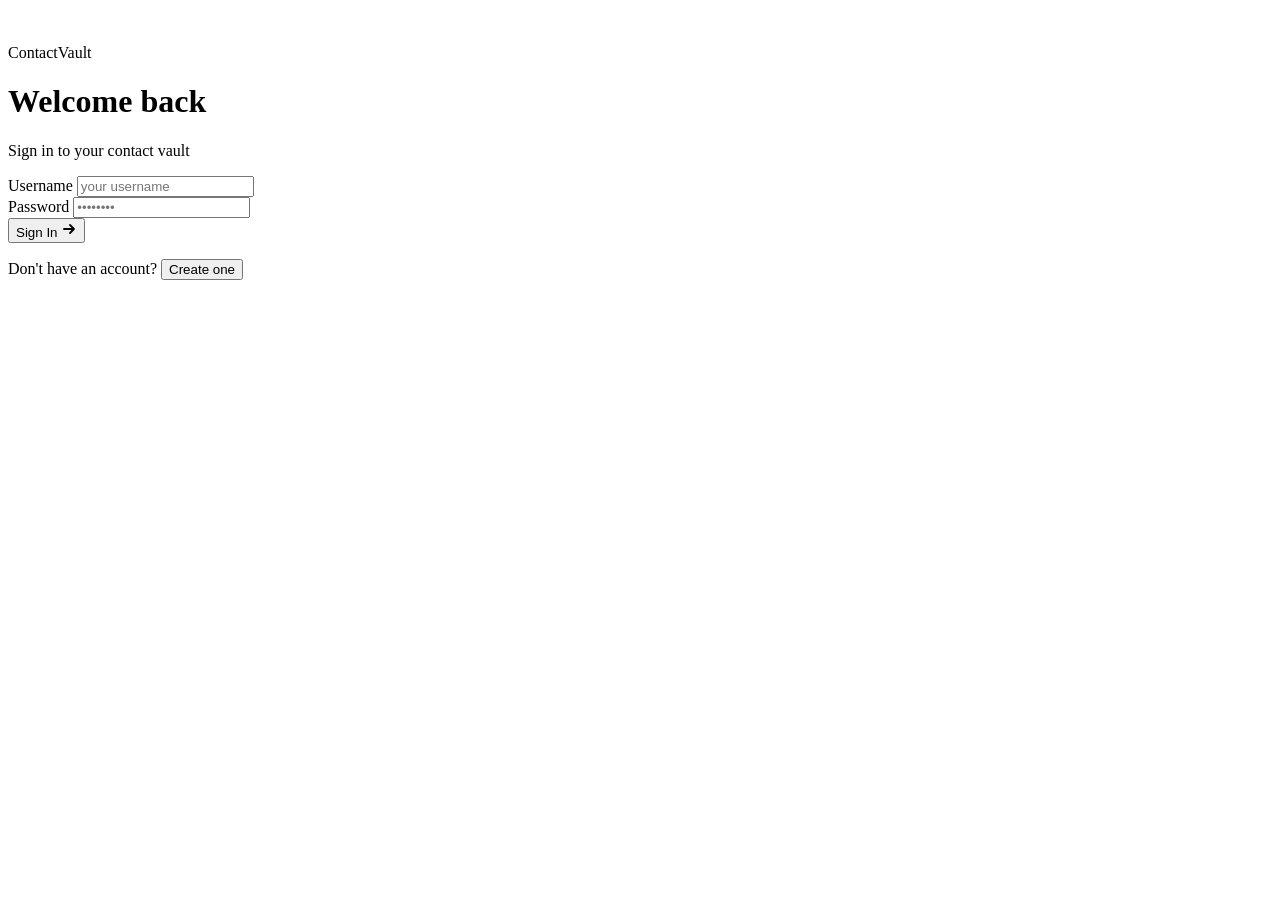
==== html/index.html @ e2e67cbf "Upload new files to appropriate folders, slightly edited contacts.html and updated sqldatabase.txt t" ====
<!DOCTYPE html>
<html lang="en">
<head>
  <meta charset="UTF-8">
  <meta name="viewport" content="width=device-width, initial-scale=1.0">
  <title>ContactVault — Sign In</title>
  <link href="https://fonts.googleapis.com/css2?family=DM+Serif+Display&family=DM+Sans:wght@300;400;500;600&display=swap" rel="stylesheet">
  <script type="text/javascript" src="js/md5.js"></script>
  <script type="text/javascript" src="js/code.js"></script>
  <link href="css/styles.css" rel="stylesheet">
</head>
<body class="auth-page">

  <div class="auth-bg">
    <div class="auth-orb auth-orb--1"></div>
    <div class="auth-orb auth-orb--2"></div>
    <div class="auth-orb auth-orb--3"></div>
  </div>

  <div class="auth-container">

    <div class="auth-brand">
      <div class="auth-logo">
        <svg width="32" height="32" viewBox="0 0 32 32" fill="none">
          <rect width="32" height="32" rx="8" fill="var(--accent)"/>
          <path d="M8 10h16M8 16h10M8 22h13" stroke="white" stroke-width="2.5" stroke-linecap="round"/>
          <circle cx="24" cy="22" r="4" fill="var(--accent)" stroke="white" stroke-width="2"/>
        </svg>
      </div>
      <span class="auth-brand-name">ContactVault</span>
    </div>

    <!-- LOGIN PANEL -->
    <div id="loginDiv" class="auth-card" style="display:block;">
      <div class="auth-card-header">
        <h1 class="auth-title">Welcome back</h1>
        <p class="auth-subtitle">Sign in to your contact vault</p>
      </div>

      <div class="field-group">
        <label class="field-label" for="loginName">Username</label>
        <input type="text" id="loginName" class="field-input" placeholder="your username" autocomplete="username">
      </div>
      <div class="field-group">
        <label class="field-label" for="loginPassword">Password</label>
        <input type="password" id="loginPassword" class="field-input" placeholder="••••••••" autocomplete="current-password">
      </div>

      <button type="button" class="btn btn--primary btn--full" onclick="doLogin()">
        Sign In
        <svg width="16" height="16" viewBox="0 0 16 16" fill="none"><path d="M3 8h10M9 4l4 4-4 4" stroke="currentColor" stroke-width="1.8" stroke-linecap="round" stroke-linejoin="round"/></svg>
      </button>

      <span id="loginResult" class="auth-msg"></span>

      <p class="auth-switch">
        Don't have an account?
        <button type="button" class="auth-link" onclick="showRegister()">Create one</button>
      </p>
    </div>

    <!-- REGISTER PANEL -->
    <div id="registerDiv" class="auth-card" style="display:none;">
      <div class="auth-card-header">
        <h1 class="auth-title">Create account</h1>
        <p class="auth-subtitle">Start managing your contacts</p>
      </div>

      <div class="field-row">
        <div class="field-group">
          <label class="field-label" for="registerFirst">First Name</label>
          <input type="text" id="registerFirst" class="field-input" placeholder="Jane">
        </div>
        <div class="field-group">
          <label class="field-label" for="registerLast">Last Name</label>
          <input type="text" id="registerLast" class="field-input" placeholder="Doe">
        </div>
      </div>
      <div class="field-group">
        <label class="field-label" for="registerLogin">Username</label>
        <input type="text" id="registerLogin" class="field-input" placeholder="janedoe" autocomplete="username">
      </div>
      <div class="field-group">
        <label class="field-label" for="registerPassword">Password</label>
        <input type="password" id="registerPassword" class="field-input" placeholder="••••••••" autocomplete="new-password">
      </div>

      <button type="button" class="btn btn--primary btn--full" onclick="doRegister()">
        Create Account
        <svg width="16" height="16" viewBox="0 0 16 16" fill="none"><path d="M3 8h10M9 4l4 4-4 4" stroke="currentColor" stroke-width="1.8" stroke-linecap="round" stroke-linejoin="round"/></svg>
      </button>

      <span id="registerResult" class="auth-msg"></span>

      <p class="auth-switch">
        Already have an account?
        <button type="button" class="auth-link" onclick="showLogin()">Sign in</button>
      </p>
    </div>

  </div>

  <script>
    function showRegister() {
      document.getElementById('loginDiv').style.display = 'none';
      document.getElementById('registerDiv').style.display = 'block';
    }
    function showLogin() {
      document.getElementById('registerDiv').style.display = 'none';
      document.getElementById('loginDiv').style.display = 'block';
    }
  </script>
</body>
</html>
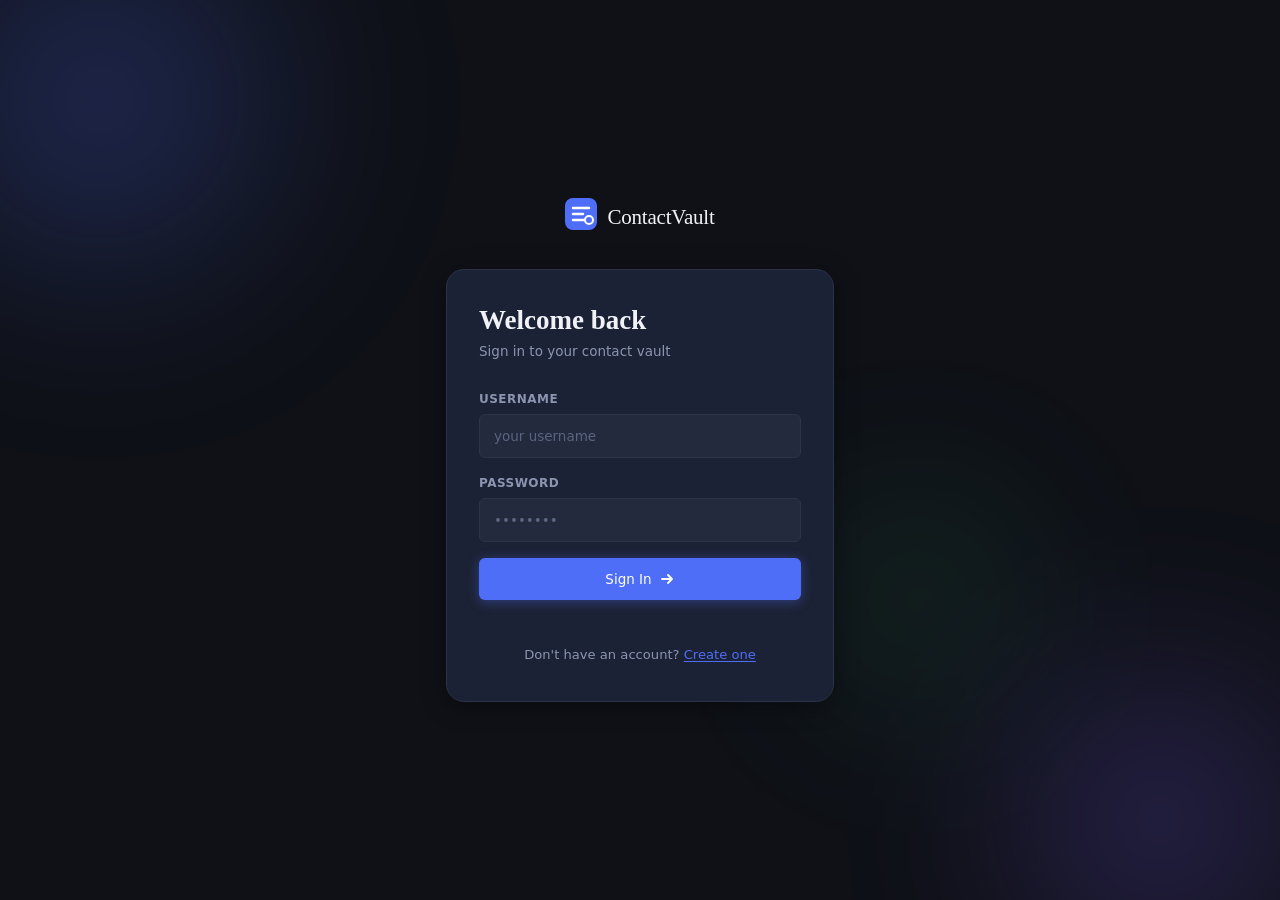
==== commit 1726187d: "Fixed references in index file" ====
--- a/html/index.html
+++ b/html/index.html
@@ -5,9 +5,9 @@
   <meta name="viewport" content="width=device-width, initial-scale=1.0">
   <title>ContactVault — Sign In</title>
   <link href="https://fonts.googleapis.com/css2?family=DM+Serif+Display&family=DM+Sans:wght@300;400;500;600&display=swap" rel="stylesheet">
-  <script type="text/javascript" src="js/md5.js"></script>
-  <script type="text/javascript" src="js/code.js"></script>
-  <link href="css/styles.css" rel="stylesheet">
+  <script type="text/javascript" src="../js/md5.js"></script>
+  <script type="text/javascript" src="../js/code.js"></script>
+  <link href="../css/styles.css" rel="stylesheet">
 </head>
 <body class="auth-page">
 
--- a/css/styles.css
+++ b/css/styles.css
@@ -0,0 +1,494 @@
+
+:root {
+  --bg:          #0f1117;
+  --bg-surface:  #161b27;
+  --bg-card:     #1c2235;
+  --bg-input:    #232a3d;
+  --border:      #2a3347;
+  --border-focus:#4f6ef7;
+  --accent:      #4f6ef7;
+  --accent-hover:#3d5ae5;
+  --accent-soft: rgba(79,110,247,.12);
+  --text-1:      #f0f2f8;
+  --text-2:      #8b95b0;
+  --text-3:      #5a6480;
+  --success:     #34c98a;
+  --error:       #f05c6e;
+  --warn:        #f5a623;
+  --radius-sm:   6px;
+  --radius:      12px;
+  --radius-lg:   18px;
+  --shadow:      0 4px 24px rgba(0,0,0,.4);
+  --shadow-sm:   0 2px 8px rgba(0,0,0,.3);
+  --font-display:"DM Serif Display", serif;
+  --font-body:   "DM Sans", system-ui, sans-serif;
+  --sidebar-w:   240px;
+}
+
+*, *::before, *::after { box-sizing: border-box; margin: 0; padding: 0; }
+
+html { font-size: 15px; }
+
+body {
+  font-family: var(--font-body);
+  background: var(--bg);
+  color: var(--text-1);
+  min-height: 100vh;
+  line-height: 1.5;
+  -webkit-font-smoothing: antialiased;
+}
+
+.auth-page {
+  display: flex;
+  align-items: center;
+  justify-content: center;
+  position: relative;
+  overflow: hidden;
+}
+
+
+.auth-bg { position: fixed; inset: 0; pointer-events: none; z-index: 0; }
+.auth-orb {
+  position: absolute;
+  border-radius: 50%;
+  filter: blur(90px);
+  opacity: .35;
+}
+.auth-orb--1 {
+  width: 500px; height: 500px;
+  background: radial-gradient(circle, #4f6ef7 0%, transparent 70%);
+  top: -150px; left: -150px;
+  animation: drift 14s ease-in-out infinite alternate;
+}
+.auth-orb--2 {
+  width: 400px; height: 400px;
+  background: radial-gradient(circle, #7c5af7 0%, transparent 70%);
+  bottom: -120px; right: -80px;
+  animation: drift 18s ease-in-out infinite alternate-reverse;
+}
+.auth-orb--3 {
+  width: 300px; height: 300px;
+  background: radial-gradient(circle, #34c98a 0%, transparent 70%);
+  top: 50%; left: 60%;
+  animation: drift 22s ease-in-out infinite alternate;
+  opacity: .18;
+}
+@keyframes drift {
+  from { transform: translate(0, 0) scale(1); }
+  to   { transform: translate(30px, 30px) scale(1.08); }
+}
+
+.auth-container {
+  position: relative; z-index: 1;
+  width: 100%; max-width: 420px;
+  padding: 24px 16px;
+}
+
+/* Brand */
+.auth-brand {
+  display: flex;
+  align-items: center;
+  gap: 10px;
+  margin-bottom: 32px;
+  justify-content: center;
+}
+.auth-logo { flex-shrink: 0; }
+.auth-brand-name {
+  font-family: var(--font-display);
+  font-size: 1.4rem;
+  color: var(--text-1);
+  letter-spacing: -.01em;
+}
+
+
+.auth-card {
+  background: var(--bg-card);
+  border: 1px solid var(--border);
+  border-radius: var(--radius-lg);
+  padding: 36px 32px;
+  box-shadow: var(--shadow);
+  animation: slideUp .4s ease both;
+}
+@keyframes slideUp {
+  from { opacity: 0; transform: translateY(20px); }
+  to   { opacity: 1; transform: translateY(0); }
+}
+
+.auth-card-header { margin-bottom: 28px; }
+.auth-title {
+  font-family: var(--font-display);
+  font-size: 1.8rem;
+  color: var(--text-1);
+  line-height: 1.1;
+  margin-bottom: 6px;
+}
+.auth-subtitle { color: var(--text-2); font-size: .9rem; }
+
+
+.auth-switch { text-align: center; margin-top: 20px; color: var(--text-2); font-size: .875rem; }
+.auth-link {
+  background: none; border: none; cursor: pointer;
+  color: var(--accent); font: inherit; font-weight: 500;
+  padding: 0; text-decoration: underline; text-underline-offset: 2px;
+  transition: color .15s;
+}
+.auth-link:hover { color: var(--accent-hover); }
+
+
+.field-group { display: flex; flex-direction: column; gap: 6px; margin-bottom: 16px; }
+.field-row { display: grid; grid-template-columns: 1fr 1fr; gap: 12px; }
+
+.field-label {
+  font-size: .8rem;
+  font-weight: 600;
+  color: var(--text-2);
+  letter-spacing: .04em;
+  text-transform: uppercase;
+}
+
+.field-input {
+  background: var(--bg-input);
+  border: 1px solid var(--border);
+  border-radius: var(--radius-sm);
+  color: var(--text-1);
+  font: inherit;
+  font-size: .9rem;
+  padding: 11px 14px;
+  width: 100%;
+  transition: border-color .2s, box-shadow .2s;
+  outline: none;
+}
+.field-input::placeholder { color: var(--text-3); }
+.field-input:focus {
+  border-color: var(--border-focus);
+  box-shadow: 0 0 0 3px rgba(79,110,247,.2);
+}
+
+
+.btn {
+  display: inline-flex; align-items: center; justify-content: center;
+  gap: 7px;
+  border: none; border-radius: var(--radius-sm);
+  cursor: pointer; font: inherit; font-size: .9rem; font-weight: 500;
+  padding: 11px 20px;
+  transition: background .15s, transform .1s, box-shadow .15s;
+  text-decoration: none;
+  white-space: nowrap;
+}
+.btn:active { transform: scale(.97); }
+
+.btn--primary {
+  background: var(--accent);
+  color: #fff;
+  box-shadow: 0 2px 12px rgba(79,110,247,.4);
+}
+.btn--primary:hover { background: var(--accent-hover); box-shadow: 0 4px 16px rgba(79,110,247,.5); }
+
+.btn--ghost {
+  background: transparent;
+  color: var(--text-2);
+  border: 1px solid var(--border);
+}
+.btn--ghost:hover { background: var(--bg-input); color: var(--text-1); }
+
+.btn--danger {
+  background: transparent;
+  color: var(--error);
+  border: 1px solid transparent;
+  padding: 6px 10px;
+  font-size: .82rem;
+}
+.btn--danger:hover { background: rgba(240,92,110,.1); border-color: rgba(240,92,110,.3); }
+
+.btn--edit {
+  background: transparent;
+  color: var(--accent);
+  border: 1px solid transparent;
+  padding: 6px 10px;
+  font-size: .82rem;
+}
+.btn--edit:hover { background: var(--accent-soft); border-color: rgba(79,110,247,.3); }
+
+.btn--full { width: 100%; }
+.btn--sm { padding: 8px 14px; font-size: .82rem; }
+
+
+.auth-msg, .dash-msg {
+  display: block;
+  font-size: .83rem;
+  min-height: 1.2em;
+  margin-top: 10px;
+  border-radius: var(--radius-sm);
+  padding: 0;
+  transition: all .2s;
+}
+.auth-msg:not(:empty), .dash-msg:not(:empty) {
+  padding: 8px 12px;
+}
+
+
+.auth-msg { color: var(--success); }
+.dash-msg { color: var(--success); }
+
+
+.dashboard-page {
+  display: flex;
+  min-height: 100vh;
+}
+
+
+.sidebar {
+  width: var(--sidebar-w);
+  min-height: 100vh;
+  background: var(--bg-surface);
+  border-right: 1px solid var(--border);
+  display: flex;
+  flex-direction: column;
+  padding: 24px 0;
+  flex-shrink: 0;
+  position: fixed;
+  top: 0; left: 0; bottom: 0;
+  z-index: 10;
+}
+
+.sidebar-brand {
+  display: flex; align-items: center; gap: 10px;
+  padding: 0 20px 24px;
+  border-bottom: 1px solid var(--border);
+  margin-bottom: 16px;
+}
+.sidebar-brand-name {
+  font-family: var(--font-display);
+  font-size: 1.15rem;
+  color: var(--text-1);
+}
+
+.sidebar-nav { flex: 1; padding: 0 12px; }
+.sidebar-link {
+  display: flex; align-items: center; gap: 10px;
+  padding: 10px 12px;
+  border-radius: var(--radius-sm);
+  color: var(--text-2);
+  text-decoration: none;
+  font-size: .88rem; font-weight: 500;
+  transition: background .15s, color .15s;
+}
+.sidebar-link:hover, .sidebar-link--active {
+  background: var(--accent-soft);
+  color: var(--accent);
+}
+
+.sidebar-footer {
+  padding: 16px 16px 0;
+  border-top: 1px solid var(--border);
+}
+.sidebar-user {
+  display: flex; align-items: center; gap: 10px;
+  padding: 12px 0 10px;
+}
+.user-avatar {
+  width: 36px; height: 36px;
+  border-radius: 50%;
+  background: var(--accent);
+  color: #fff;
+  font-weight: 600;
+  display: flex; align-items: center; justify-content: center;
+  font-size: .85rem;
+  flex-shrink: 0;
+}
+.user-info { display: flex; flex-direction: column; min-width: 0; }
+.user-name {
+  font-size: .875rem; font-weight: 600;
+  color: var(--text-1);
+  white-space: nowrap; overflow: hidden; text-overflow: ellipsis;
+}
+.user-role { font-size: .76rem; color: var(--text-3); }
+.sidebar-logout { width: 100%; justify-content: flex-start; margin-top: 4px; }
+
+
+.dashboard-main {
+  flex: 1;
+  margin-left: var(--sidebar-w);
+  padding: 40px 48px;
+  max-width: 1100px;
+}
+
+.dash-header {
+  display: flex;
+  align-items: flex-start;
+  justify-content: space-between;
+  margin-bottom: 28px;
+}
+.dash-title {
+  font-family: var(--font-display);
+  font-size: 2rem;
+  color: var(--text-1);
+  line-height: 1.1;
+  margin-bottom: 4px;
+}
+.dash-subtitle { color: var(--text-2); font-size: .875rem; }
+
+
+.search-bar {
+  position: relative;
+  margin-bottom: 20px;
+}
+.search-icon {
+  position: absolute; left: 14px; top: 50%; transform: translateY(-50%);
+  color: var(--text-3); pointer-events: none;
+}
+.search-input {
+  width: 100%;
+  background: var(--bg-card);
+  border: 1px solid var(--border);
+  border-radius: var(--radius);
+  color: var(--text-1);
+  font: inherit; font-size: .92rem;
+  padding: 13px 16px 13px 44px;
+  outline: none;
+  transition: border-color .2s, box-shadow .2s;
+}
+.search-input::placeholder { color: var(--text-3); }
+.search-input:focus {
+  border-color: var(--border-focus);
+  box-shadow: 0 0 0 3px rgba(79,110,247,.15);
+}
+
+
+.table-wrapper {
+  background: var(--bg-card);
+  border: 1px solid var(--border);
+  border-radius: var(--radius-lg);
+  overflow: hidden;
+  box-shadow: var(--shadow-sm);
+  margin-top: 8px;
+}
+
+.contacts-table {
+  width: 100%;
+  border-collapse: collapse;
+  font-size: .88rem;
+}
+
+.contacts-table thead {
+  background: var(--bg-surface);
+  border-bottom: 1px solid var(--border);
+}
+.contacts-table th {
+  text-align: left;
+  padding: 13px 20px;
+  font-size: .76rem;
+  font-weight: 600;
+  color: var(--text-3);
+  letter-spacing: .05em;
+  text-transform: uppercase;
+  white-space: nowrap;
+}
+.col-actions { text-align: right; }
+
+.contacts-table td {
+  padding: 14px 20px;
+  color: var(--text-1);
+  border-bottom: 1px solid var(--border);
+  vertical-align: middle;
+}
+.contacts-table tbody tr:last-child td { border-bottom: none; }
+.contacts-table tbody tr {
+  transition: background .12s;
+}
+.contacts-table tbody tr:hover { background: rgba(255,255,255,.02); }
+
+.contact-name {
+  font-weight: 600;
+  display: flex; align-items: center; gap: 10px;
+}
+.contact-avatar {
+  width: 30px; height: 30px;
+  border-radius: 50%;
+  background: var(--accent-soft);
+  border: 1px solid rgba(79,110,247,.3);
+  color: var(--accent);
+  display: flex; align-items: center; justify-content: center;
+  font-size: .76rem; font-weight: 700;
+  flex-shrink: 0;
+}
+.contact-email { color: var(--text-2); }
+.contact-phone { color: var(--text-2); font-variant-numeric: tabular-nums; }
+
+.action-cell { display: flex; justify-content: flex-end; gap: 4px; }
+
+/* Empty state */
+.empty-state {
+  display: flex; flex-direction: column; align-items: center;
+  gap: 10px; padding: 48px 20px;
+  color: var(--text-3);
+  font-size: .9rem;
+}
+.table-empty-row td { border: none; }
+
+/* ═══════════════════════════════════════════════════════
+   MODALS
+═══════════════════════════════════════════════════════ */
+.modal-overlay {
+  display: none;
+  position: fixed; inset: 0;
+  background: rgba(0,0,0,.6);
+  backdrop-filter: blur(4px);
+  align-items: center; justify-content: center;
+  z-index: 100;
+  padding: 20px;
+}
+.modal-overlay--open { display: flex; }
+
+.modal-card {
+  background: var(--bg-card);
+  border: 1px solid var(--border);
+  border-radius: var(--radius-lg);
+  width: 100%; max-width: 480px;
+  box-shadow: 0 24px 64px rgba(0,0,0,.6);
+  animation: modalIn .25s ease both;
+}
+@keyframes modalIn {
+  from { opacity: 0; transform: scale(.94) translateY(10px); }
+  to   { opacity: 1; transform: scale(1) translateY(0); }
+}
+
+.modal-header {
+  display: flex; align-items: center; justify-content: space-between;
+  padding: 22px 26px 0;
+}
+.modal-title {
+  font-family: var(--font-display);
+  font-size: 1.3rem;
+  color: var(--text-1);
+}
+.modal-close {
+  background: none; border: none; cursor: pointer;
+  color: var(--text-3); padding: 4px; border-radius: var(--radius-sm);
+  display: flex; align-items: center; justify-content: center;
+  transition: color .15s, background .15s;
+}
+.modal-close:hover { color: var(--text-1); background: var(--bg-input); }
+
+.modal-body {
+  padding: 20px 26px;
+}
+.modal-footer {
+  display: flex; justify-content: flex-end; gap: 10px;
+  padding: 0 26px 22px;
+  border-top: 1px solid var(--border);
+  padding-top: 16px;
+  margin-top: 4px;
+}
+
+
+@media (max-width: 768px) {
+  :root { --sidebar-w: 0px; }
+  .sidebar { display: none; }
+  .dashboard-main { padding: 24px 16px; margin-left: 0; }
+  .dash-header { flex-direction: column; gap: 14px; align-items: flex-start; }
+  .contacts-table th:nth-child(2),
+  .contacts-table td:nth-child(2) { display: none; }
+  .auth-card { padding: 28px 20px; }
+  .field-row { grid-template-columns: 1fr; }
+}
